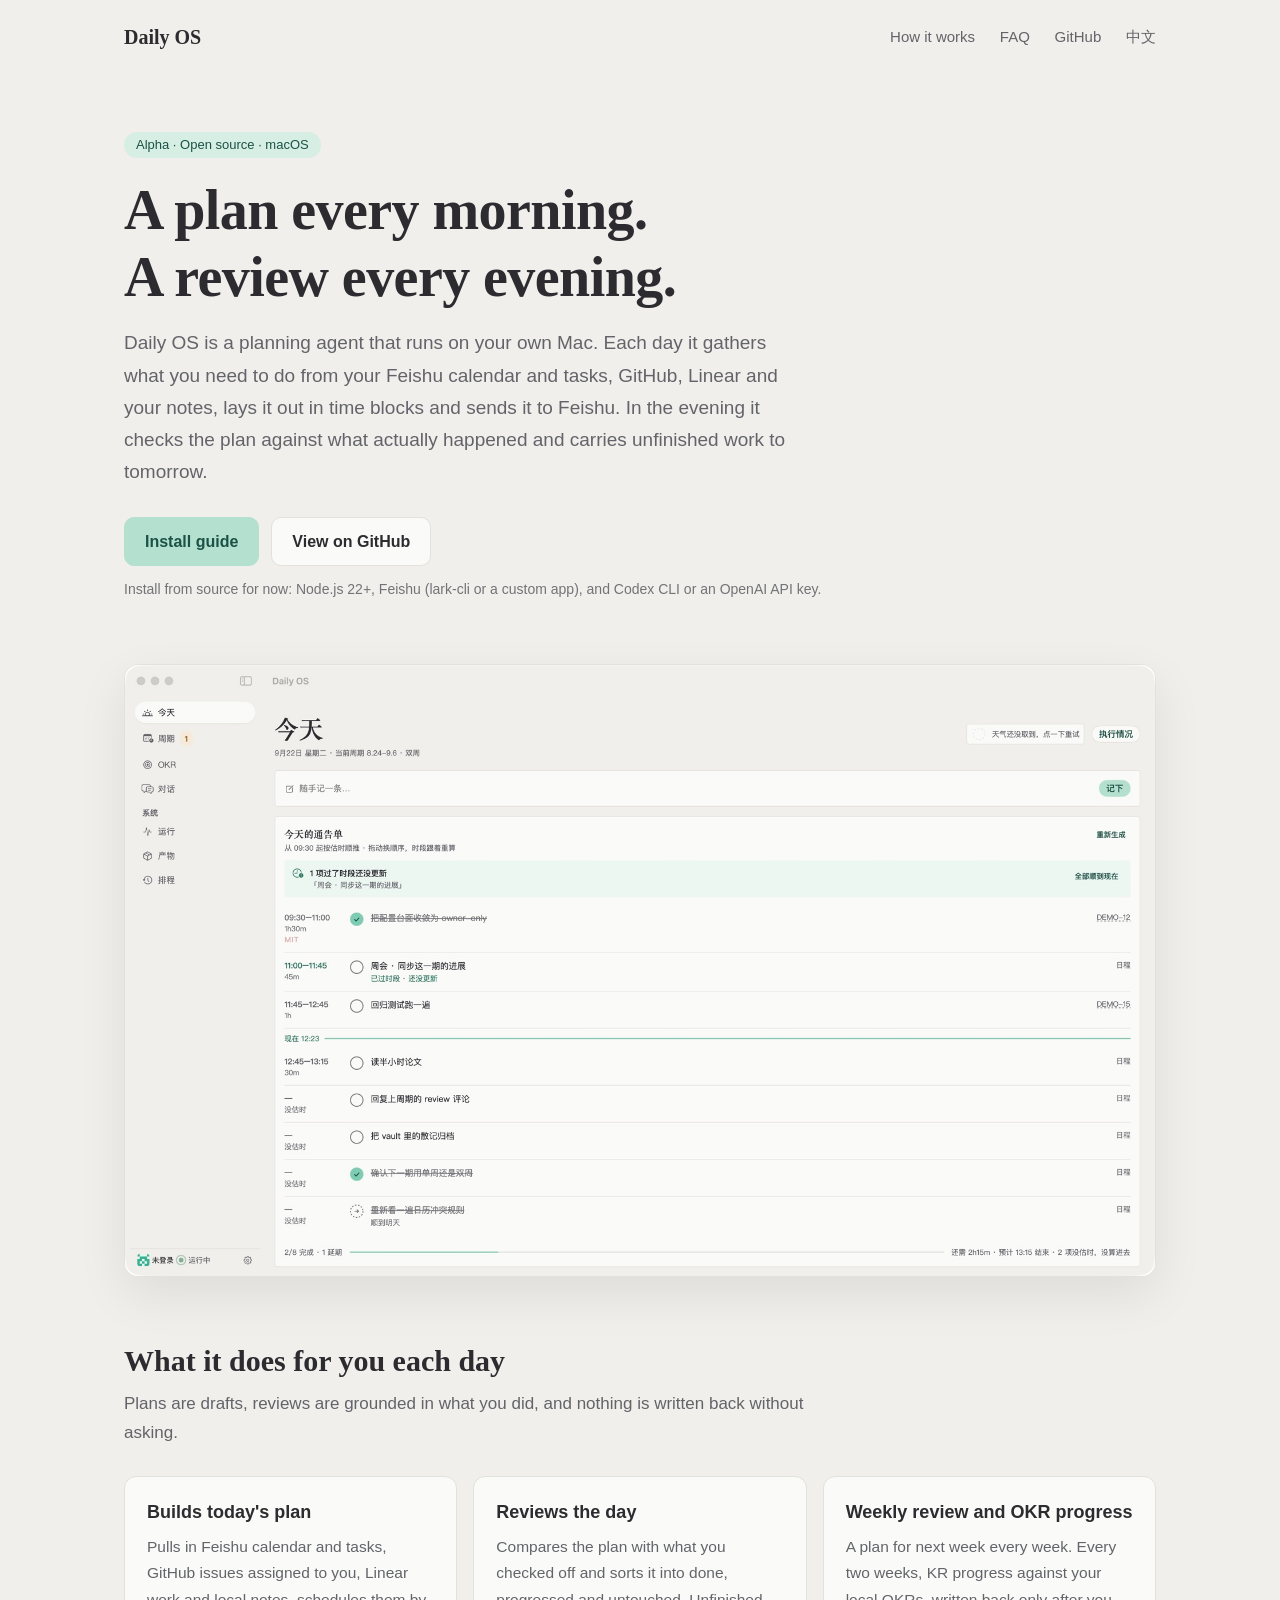
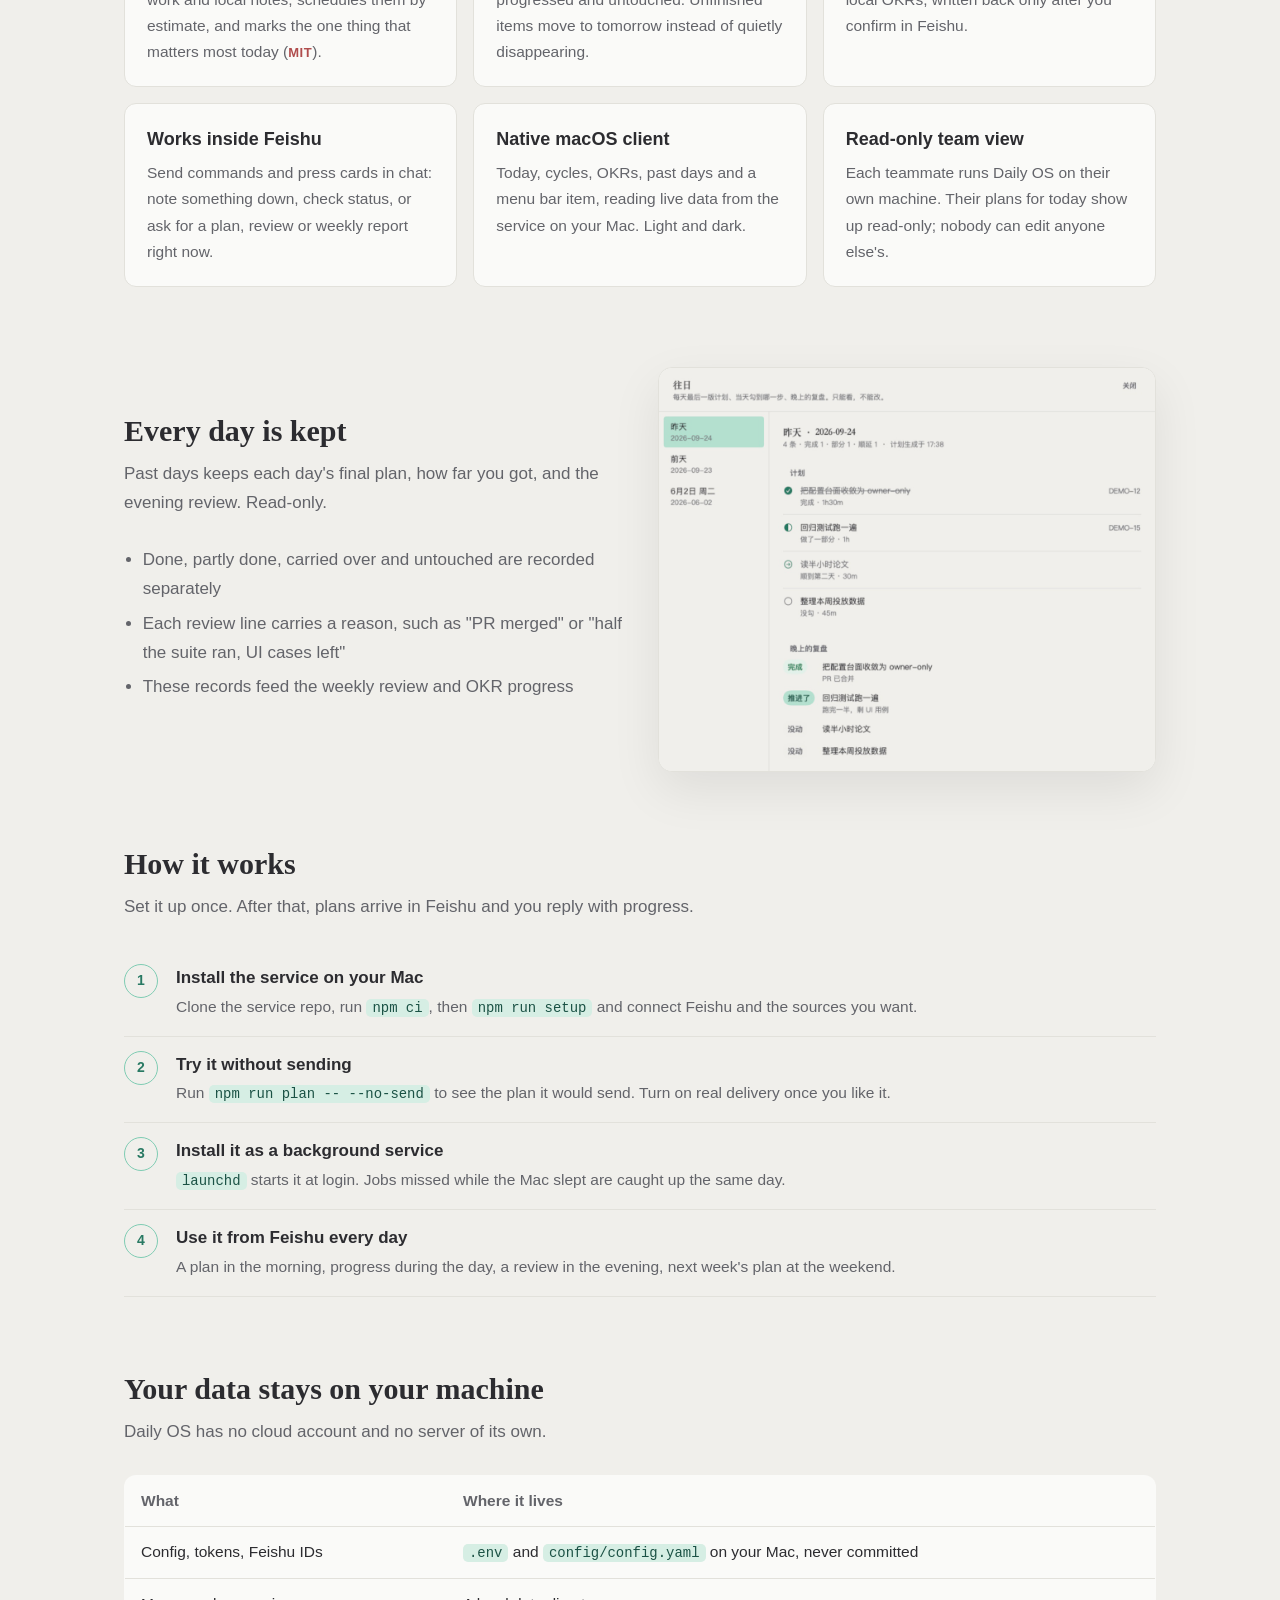
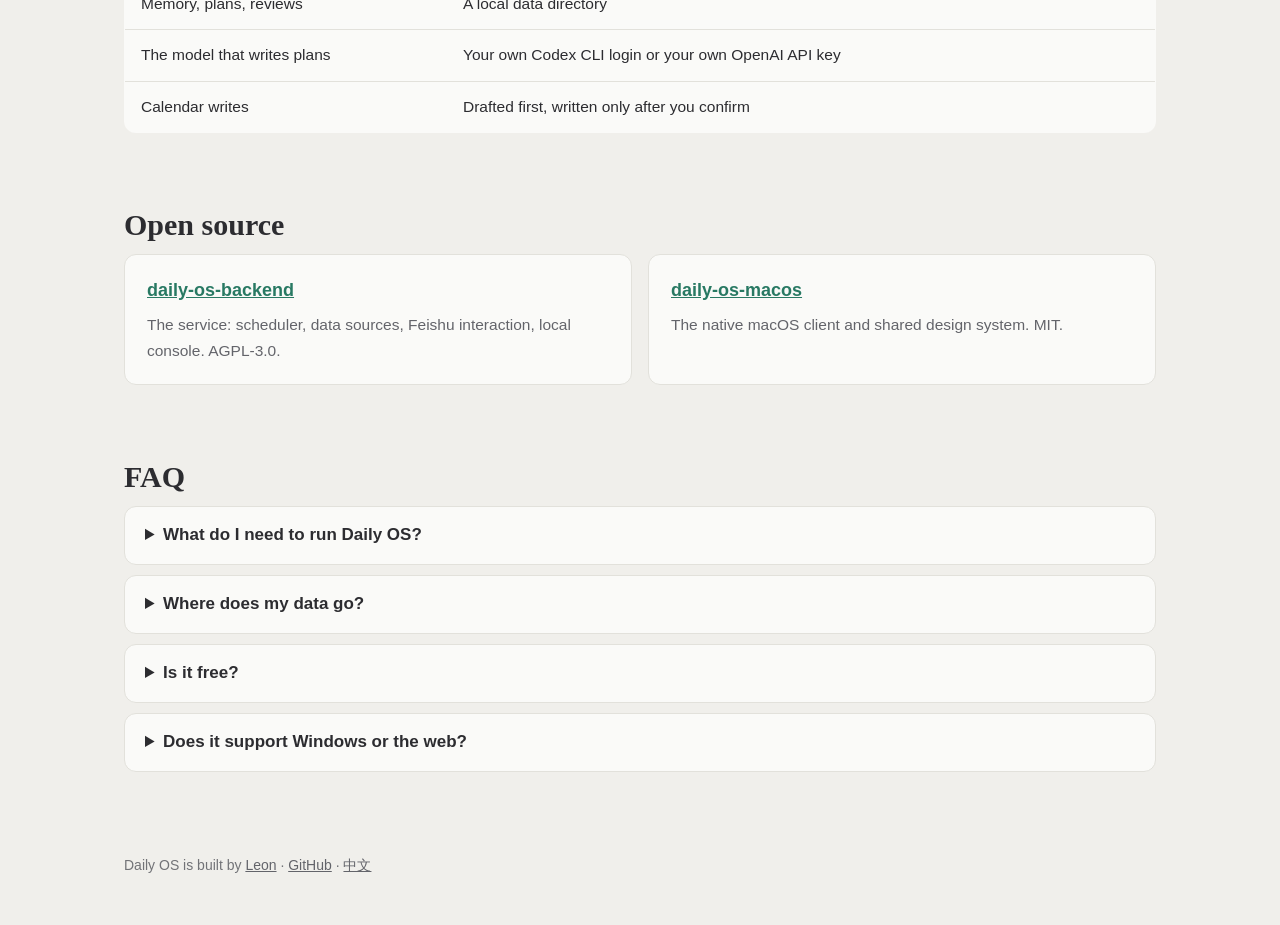
==== en/index.html @ a63854f8 "Turn the repo into the Daily OS website (GitHub Pages) The umbrella README pointed at repos that hav" ====
<!doctype html>
<html lang="en">
<head>
<meta charset="utf-8">
<meta name="viewport" content="width=device-width, initial-scale=1">
<title>Daily OS — a local-first daily planning and review agent for your Mac</title>
<meta name="description" content="Daily OS is a local-first daily planning and review agent. Every morning it builds a time-blocked plan from your Feishu calendar and tasks, GitHub, Linear and notes; every evening it reviews what actually happened and carries unfinished work to tomorrow. It runs on your own Mac. Open source.">
<link rel="canonical" href="https://alexli-77.github.io/daily-os/en/">
<link rel="alternate" hreflang="zh-CN" href="https://alexli-77.github.io/daily-os/">
<link rel="alternate" hreflang="en" href="https://alexli-77.github.io/daily-os/en/">
<link rel="alternate" hreflang="x-default" href="https://alexli-77.github.io/daily-os/">
<link rel="icon" href="../assets/favicon.svg" type="image/svg+xml">
<meta name="theme-color" content="#F0EFEB">

<meta property="og:type" content="website">
<meta property="og:site_name" content="Daily OS">
<meta property="og:locale" content="en_US">
<meta property="og:locale:alternate" content="zh_CN">
<meta property="og:title" content="Daily OS — a daily planning and review agent that runs on your Mac">
<meta property="og:description" content="A plan every morning, a review every evening. Connects Feishu, GitHub and Linear; your data stays on your machine. Open source.">
<meta property="og:url" content="https://alexli-77.github.io/daily-os/en/">
<meta property="og:image" content="https://alexli-77.github.io/daily-os/assets/og.jpg">
<meta property="og:image:width" content="1200">
<meta property="og:image:height" content="630">
<meta name="twitter:card" content="summary_large_image">

<link rel="stylesheet" href="../assets/style.css">

<script type="application/ld+json">
{
  "@context": "https://schema.org",
  "@type": "SoftwareApplication",
  "name": "Daily OS",
  "alternateName": "daily-os",
  "applicationCategory": "ProductivityApplication",
  "operatingSystem": "macOS",
  "description": "A local-first daily planning and review agent that integrates Feishu, GitHub and Linear and runs on the user's own Mac.",
  "url": "https://alexli-77.github.io/daily-os/en/",
  "image": "https://alexli-77.github.io/daily-os/assets/og.jpg",
  "screenshot": "https://alexli-77.github.io/daily-os/assets/today-light.jpg",
  "softwareVersion": "0.2.0",
  "isAccessibleForFree": true,
  "offers": { "@type": "Offer", "price": "0", "priceCurrency": "USD" },
  "codeRepository": "https://github.com/alexli-77/daily-os-backend",
  "author": { "@type": "Person", "name": "Yang (Léon) Li", "url": "https://github.com/alexli-77" },
  "inLanguage": ["en", "zh-CN"]
}
</script>
<script type="application/ld+json">
{
  "@context": "https://schema.org",
  "@type": "FAQPage",
  "mainEntity": [
    { "@type": "Question", "name": "What do I need to run Daily OS?",
      "acceptedAnswer": { "@type": "Answer", "text": "A Mac, Node.js 22 or later, a logged-in Codex CLI (or an OpenAI API key), and either a logged-in lark-cli or a Feishu custom app. Sending commands and pressing cards inside Feishu chat needs the custom app's App ID and App Secret." } },
    { "@type": "Question", "name": "Where does my data go?",
      "acceptedAnswer": { "@type": "Answer", "text": "The service runs on your own Mac. Config, memory and tokens live in git-ignored files on your machine. When it builds a plan, the relevant content goes to the model you configured (Codex CLI or OpenAI API), and the output goes to your own Feishu." } },
    { "@type": "Question", "name": "Is Daily OS free?",
      "acceptedAnswer": { "@type": "Answer", "text": "Yes. The service is open source under AGPL-3.0 and the macOS client under MIT." } },
    { "@type": "Question", "name": "Does it support Windows or the web?",
      "acceptedAnswer": { "@type": "Answer", "text": "macOS only for now. The service ships a local browser console, and an iOS client is in development." } }
  ]
}
</script>
</head>
<body>
<div class="wrap">
  <header class="top">
    <a class="brand" href="./">Daily OS</a>
    <nav>
      <a class="wide" href="#how">How it works</a>
      <a class="wide" href="#faq">FAQ</a>
      <a href="https://github.com/alexli-77/daily-os-backend">GitHub</a>
      <a href="../" hreflang="zh-CN" lang="zh-CN">中文</a>
    </nav>
  </header>

  <main>
    <div class="hero">
      <span class="badge">Alpha · Open source · macOS</span>
      <h1>A plan every morning.<br>A review every evening.</h1>
      <p class="lede">Daily OS is a planning agent that runs on your own Mac. Each day it gathers what you need to do from your Feishu calendar and tasks, GitHub, Linear and your notes, lays it out in time blocks and sends it to Feishu. In the evening it checks the plan against what actually happened and carries unfinished work to tomorrow.</p>
      <div class="cta">
        <a class="btn primary" href="https://github.com/alexli-77/daily-os-backend#quick-start">Install guide</a>
        <a class="btn" href="https://github.com/alexli-77/daily-os-backend">View on GitHub</a>
      </div>
      <p class="note">Install from source for now: Node.js 22+, Feishu (lark-cli or a custom app), and Codex CLI or an OpenAI API key.</p>
    </div>

    <figure class="shot">
      <img src="../assets/today-light.jpg" width="1800" height="1069" alt="The Today screen of the Daily OS macOS client: a time-blocked plan with finished items struck through, overdue blocks flagged, and unfinished items carried to tomorrow" fetchpriority="high">
    </figure>

    <section id="what">
      <h2>What it does for you each day</h2>
      <p class="sub">Plans are drafts, reviews are grounded in what you did, and nothing is written back without asking.</p>
      <div class="grid">
        <div class="card">
          <h3>Builds today's plan</h3>
          <p>Pulls in Feishu calendar and tasks, GitHub issues assigned to you, Linear work and local notes, schedules them by estimate, and marks the one thing that matters most today (<span class="mit">MIT</span>).</p>
        </div>
        <div class="card">
          <h3>Reviews the day</h3>
          <p>Compares the plan with what you checked off and sorts it into done, progressed and untouched. Unfinished items move to tomorrow instead of quietly disappearing.</p>
        </div>
        <div class="card">
          <h3>Weekly review and OKR progress</h3>
          <p>A plan for next week every week. Every two weeks, KR progress against your local OKRs, written back only after you confirm in Feishu.</p>
        </div>
        <div class="card">
          <h3>Works inside Feishu</h3>
          <p>Send commands and press cards in chat: note something down, check status, or ask for a plan, review or weekly report right now.</p>
        </div>
        <div class="card">
          <h3>Native macOS client</h3>
          <p>Today, cycles, OKRs, past days and a menu bar item, reading live data from the service on your Mac. Light and dark.</p>
        </div>
        <div class="card">
          <h3>Read-only team view</h3>
          <p>Each teammate runs Daily OS on their own machine. Their plans for today show up read-only; nobody can edit anyone else's.</p>
        </div>
      </div>
    </section>

    <section id="past">
      <div class="split">
        <div>
          <h2>Every day is kept</h2>
          <p class="sub">Past days keeps each day's final plan, how far you got, and the evening review. Read-only.</p>
          <ul>
            <li>Done, partly done, carried over and untouched are recorded separately</li>
            <li>Each review line carries a reason, such as "PR merged" or "half the suite ran, UI cases left"</li>
            <li>These records feed the weekly review and OKR progress</li>
          </ul>
        </div>
        <figure class="shot">
          <img src="../assets/past-days-light.jpg" width="1200" height="976" alt="The Past days screen of Daily OS: yesterday's plan with each item marked done, partly done, carried over or unchecked, followed by the evening review" loading="lazy">
        </figure>
      </div>
    </section>

    <section id="how">
      <h2>How it works</h2>
      <p class="sub">Set it up once. After that, plans arrive in Feishu and you reply with progress.</p>
      <ol class="flow">
        <li><b>Install the service on your Mac</b><span>Clone the service repo, run <code>npm ci</code>, then <code>npm run setup</code> and connect Feishu and the sources you want.</span></li>
        <li><b>Try it without sending</b><span>Run <code>npm run plan -- --no-send</code> to see the plan it would send. Turn on real delivery once you like it.</span></li>
        <li><b>Install it as a background service</b><span><code>launchd</code> starts it at login. Jobs missed while the Mac slept are caught up the same day.</span></li>
        <li><b>Use it from Feishu every day</b><span>A plan in the morning, progress during the day, a review in the evening, next week's plan at the weekend.</span></li>
      </ol>
    </section>

    <section id="privacy">
      <h2>Your data stays on your machine</h2>
      <p class="sub">Daily OS has no cloud account and no server of its own.</p>
      <table>
        <tr><th>What</th><th>Where it lives</th></tr>
        <tr><td>Config, tokens, Feishu IDs</td><td><code>.env</code> and <code>config/config.yaml</code> on your Mac, never committed</td></tr>
        <tr><td>Memory, plans, reviews</td><td>A local data directory</td></tr>
        <tr><td>The model that writes plans</td><td>Your own Codex CLI login or your own OpenAI API key</td></tr>
        <tr><td>Calendar writes</td><td>Drafted first, written only after you confirm</td></tr>
      </table>
    </section>

    <section id="open-source">
      <h2>Open source</h2>
      <div class="grid">
        <div class="card">
          <h3><a href="https://github.com/alexli-77/daily-os-backend">daily-os-backend</a></h3>
          <p>The service: scheduler, data sources, Feishu interaction, local console. AGPL-3.0.</p>
        </div>
        <div class="card">
          <h3><a href="https://github.com/alexli-77/daily-os-macos">daily-os-macos</a></h3>
          <p>The native macOS client and shared design system. MIT.</p>
        </div>
      </div>
    </section>

    <section id="faq">
      <h2>FAQ</h2>
      <details>
        <summary>What do I need to run Daily OS?</summary>
        <p>A Mac, Node.js 22 or later, a logged-in Codex CLI (or an OpenAI API key), and either a logged-in lark-cli or a Feishu custom app. Sending commands and pressing cards inside Feishu chat needs the custom app's App ID and App Secret.</p>
      </details>
      <details>
        <summary>Where does my data go?</summary>
        <p>The service runs on your own Mac. Config, memory and tokens live in git-ignored files on your machine. When it builds a plan, the relevant content goes to the model you configured (Codex CLI or OpenAI API), and the output goes to your own Feishu.</p>
      </details>
      <details>
        <summary>Is it free?</summary>
        <p>Yes. The service is open source under AGPL-3.0 and the macOS client under MIT.</p>
      </details>
      <details>
        <summary>Does it support Windows or the web?</summary>
        <p>macOS only for now. The service ships a local browser console, and an iOS client is in development.</p>
      </details>
    </section>
  </main>

  <footer>
    Daily OS is built by <a href="https://github.com/alexli-77">Leon</a> ·
    <a href="https://github.com/alexli-77/daily-os-backend">GitHub</a> ·
    <a href="../" hreflang="zh-CN" lang="zh-CN">中文</a>
  </footer>
</div>
</body>
</html>
---- assets/style.css ----
/* Tokens follow daily-os-macos/DESIGN.md so the page looks like the app. */
:root {
  --paper: #F0EFEB;
  --page: #FAFAF8;
  --rule: #E2E1DB;
  --ink: #2C2C30;
  --ink2: #63646A;
  --ink3: #727377;
  --mint100: #D6EEE4;
  --mint200: #B4E0D0;
  --mint400: #7FCCB3;
  --mint600: #287963;
  --mint800: #1B5245;
  --q1: #B04D4D;
  --serif: "Songti SC", "Noto Serif SC", "Source Han Serif SC", Georgia, serif;
  --sans: -apple-system, BlinkMacSystemFont, "PingFang SC", "Hiragino Sans GB", "Microsoft YaHei", "Helvetica Neue", Arial, sans-serif;
}
@media (prefers-color-scheme: dark) {
  :root {
    --paper: #17191A;
    --page: #1F2223;
    --rule: #2F3335;
    --ink: #E8EAEA;
    --ink2: #AEB2B4;
    --ink3: #83898C;
    --mint100: #22352F;
    --mint200: #2B4A40;
    --mint400: #4CA48A;
    --mint600: #86D2BC;
    --mint800: #C9EEE1;
    --q1: #E98383;
  }
}

* { box-sizing: border-box; }
html { -webkit-text-size-adjust: 100%; }
body {
  margin: 0;
  background: var(--paper);
  color: var(--ink);
  font: 17px/1.7 var(--sans);
}
a { color: var(--mint600); }
a:hover { color: var(--mint800); }
img { max-width: 100%; height: auto; display: block; }

.wrap { max-width: 1080px; margin: 0 auto; padding: 0 24px; }

header.top {
  display: flex; align-items: center; justify-content: space-between;
  padding: 20px 0;
}
.brand { font-family: var(--serif); font-size: 20px; font-weight: 700; color: var(--ink); text-decoration: none; }
.brand { white-space: nowrap; }
@media (max-width: 560px) { .top nav a.wide { display: none; } }
.top nav a { color: var(--ink2); text-decoration: none; margin-left: 20px; font-size: 15px; }
.top nav a:hover { color: var(--ink); }

.hero { padding: 56px 0 40px; }
.badge {
  display: inline-block; font-size: 13px; color: var(--mint800);
  background: var(--mint100); border-radius: 999px; padding: 2px 12px;
}
h1 {
  font-family: var(--serif); font-weight: 700;
  font-size: clamp(34px, 5.4vw, 56px); line-height: 1.2;
  margin: 18px 0 16px; letter-spacing: -0.01em;
}
.lede { font-size: 19px; color: var(--ink2); max-width: 680px; margin: 0 0 28px; }
.cta { display: flex; flex-wrap: wrap; gap: 12px; }
.btn {
  display: inline-block; padding: 10px 20px; border-radius: 10px;
  font-weight: 600; font-size: 16px; text-decoration: none;
  border: 1px solid var(--rule); color: var(--ink); background: var(--page);
}
.btn.primary { background: var(--mint200); border-color: var(--mint200); color: var(--mint800); }
.btn:hover { border-color: var(--mint400); color: var(--ink); }
.note { font-size: 14px; color: var(--ink3); margin-top: 12px; }

.shot {
  margin: 8px 0 0; border: 1px solid var(--rule); border-radius: 14px;
  overflow: hidden; background: var(--page);
  box-shadow: 0 18px 50px rgba(0, 0, 0, 0.08);
}

section { padding: 64px 0 8px; }
h2 { font-family: var(--serif); font-size: 30px; line-height: 1.3; margin: 0 0 10px; }
.sub { color: var(--ink2); margin: 0 0 28px; max-width: 680px; }

.grid { display: grid; grid-template-columns: repeat(auto-fit, minmax(280px, 1fr)); gap: 16px; }
.card {
  background: var(--page); border: 1px solid var(--rule); border-radius: 12px;
  padding: 20px 22px;
}
.card h3 { font-size: 18px; margin: 0 0 6px; }
.card p { margin: 0; color: var(--ink2); font-size: 15.5px; }
.card .mit { color: var(--q1); font-size: 13px; font-weight: 600; letter-spacing: 0.04em; }

.split { display: grid; grid-template-columns: 1fr 1fr; gap: 36px; align-items: center; }
@media (max-width: 820px) { .split { grid-template-columns: 1fr; } }
.split ul { padding-left: 1.1em; color: var(--ink2); }
.split li { margin: 6px 0; }

.flow { counter-reset: step; list-style: none; padding: 0; margin: 0; }
.flow li {
  counter-increment: step; position: relative; padding: 14px 0 14px 52px;
  border-bottom: 1px solid var(--rule);
}
.flow li::before {
  content: counter(step); position: absolute; left: 0; top: 14px;
  width: 32px; height: 32px; border-radius: 50%;
  border: 1.5px solid var(--mint400); color: var(--mint600);
  display: grid; place-items: center; font-size: 14px; font-weight: 600;
}
.flow b { display: block; }
.flow span { color: var(--ink2); font-size: 15.5px; }

table { width: 100%; border-collapse: collapse; background: var(--page); border: 1px solid var(--rule); border-radius: 12px; overflow: hidden; }
th, td { text-align: left; padding: 12px 16px; border-bottom: 1px solid var(--rule); font-size: 15.5px; vertical-align: top; }
th { color: var(--ink2); font-weight: 600; }
tr:last-child td { border-bottom: 0; }

details { background: var(--page); border: 1px solid var(--rule); border-radius: 12px; padding: 14px 20px; margin-bottom: 10px; }
summary { cursor: pointer; font-weight: 600; }
details p { color: var(--ink2); margin: 10px 0 0; }

footer { padding: 64px 0 48px; color: var(--ink3); font-size: 14px; }
footer a { color: var(--ink2); }

code { font-family: ui-monospace, SFMono-Regular, Menlo, monospace; font-size: 0.9em; background: var(--mint100); color: var(--mint800); padding: 1px 6px; border-radius: 5px; }
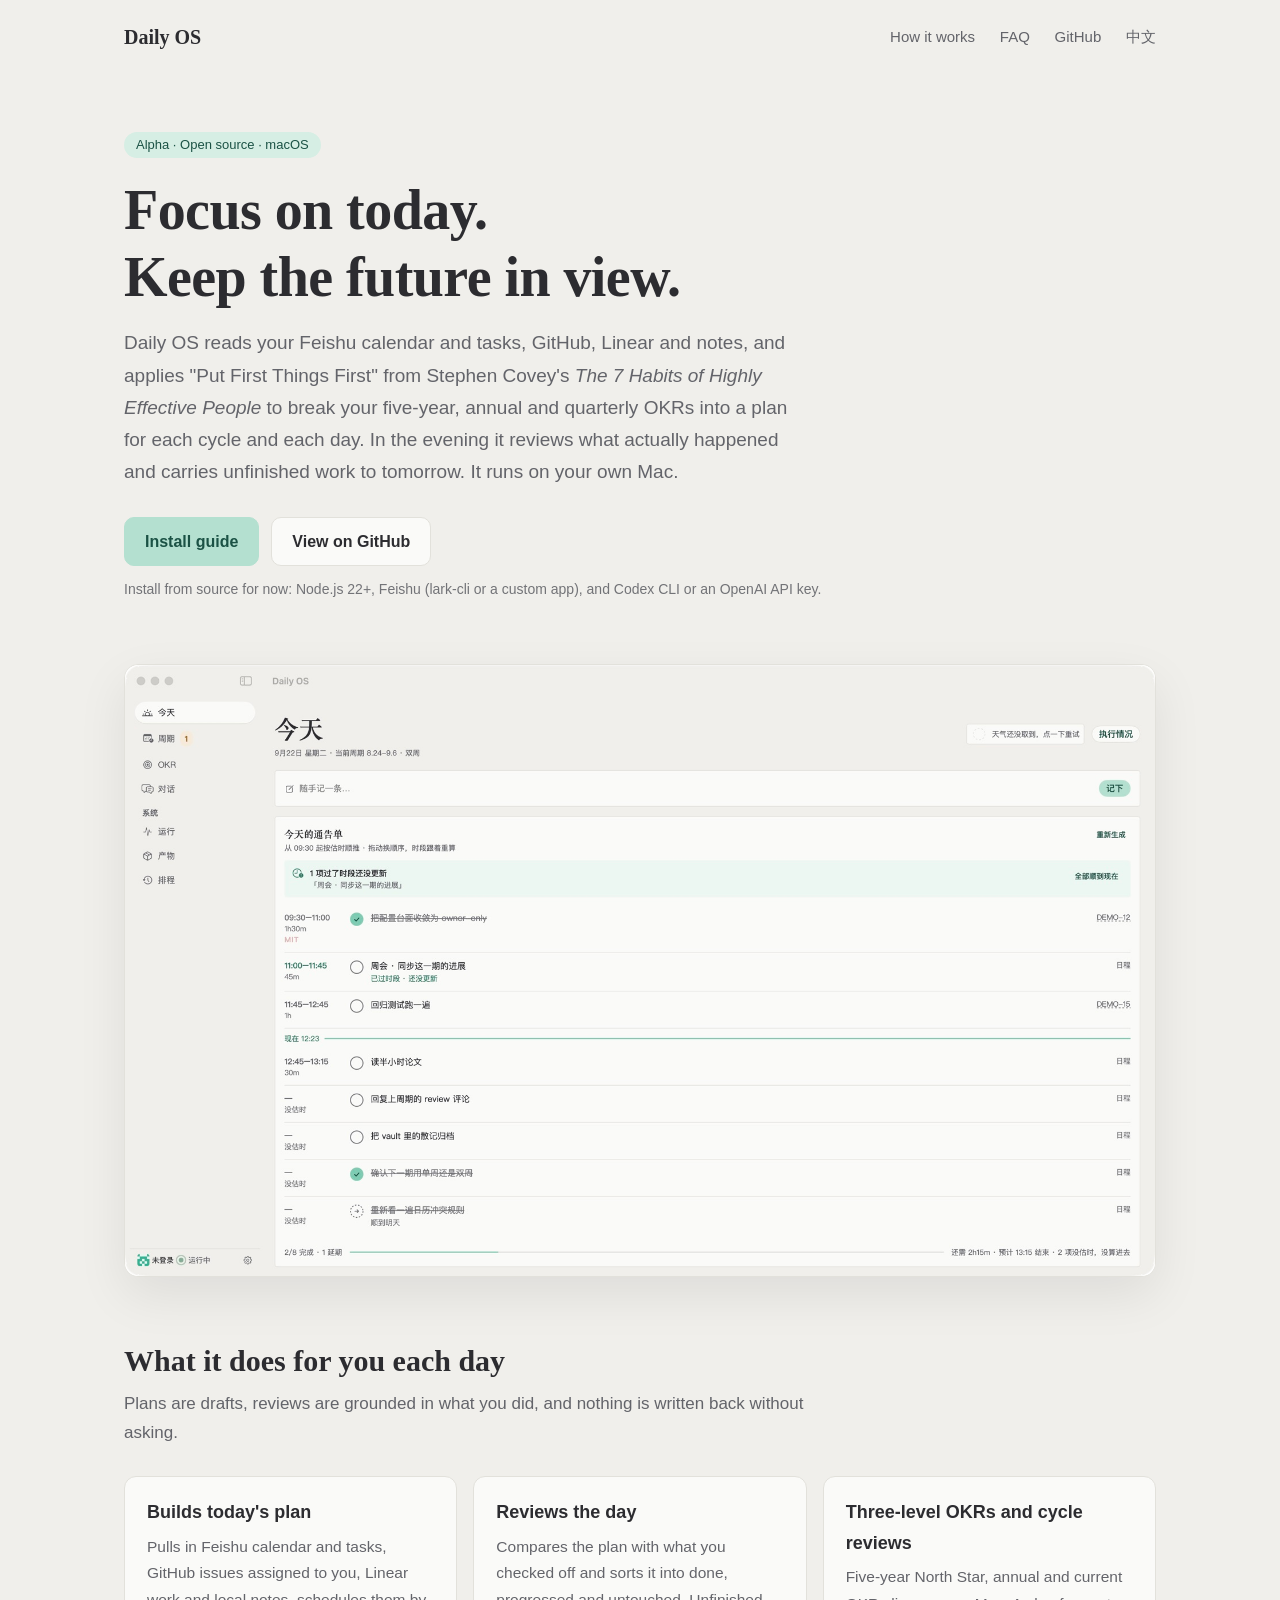
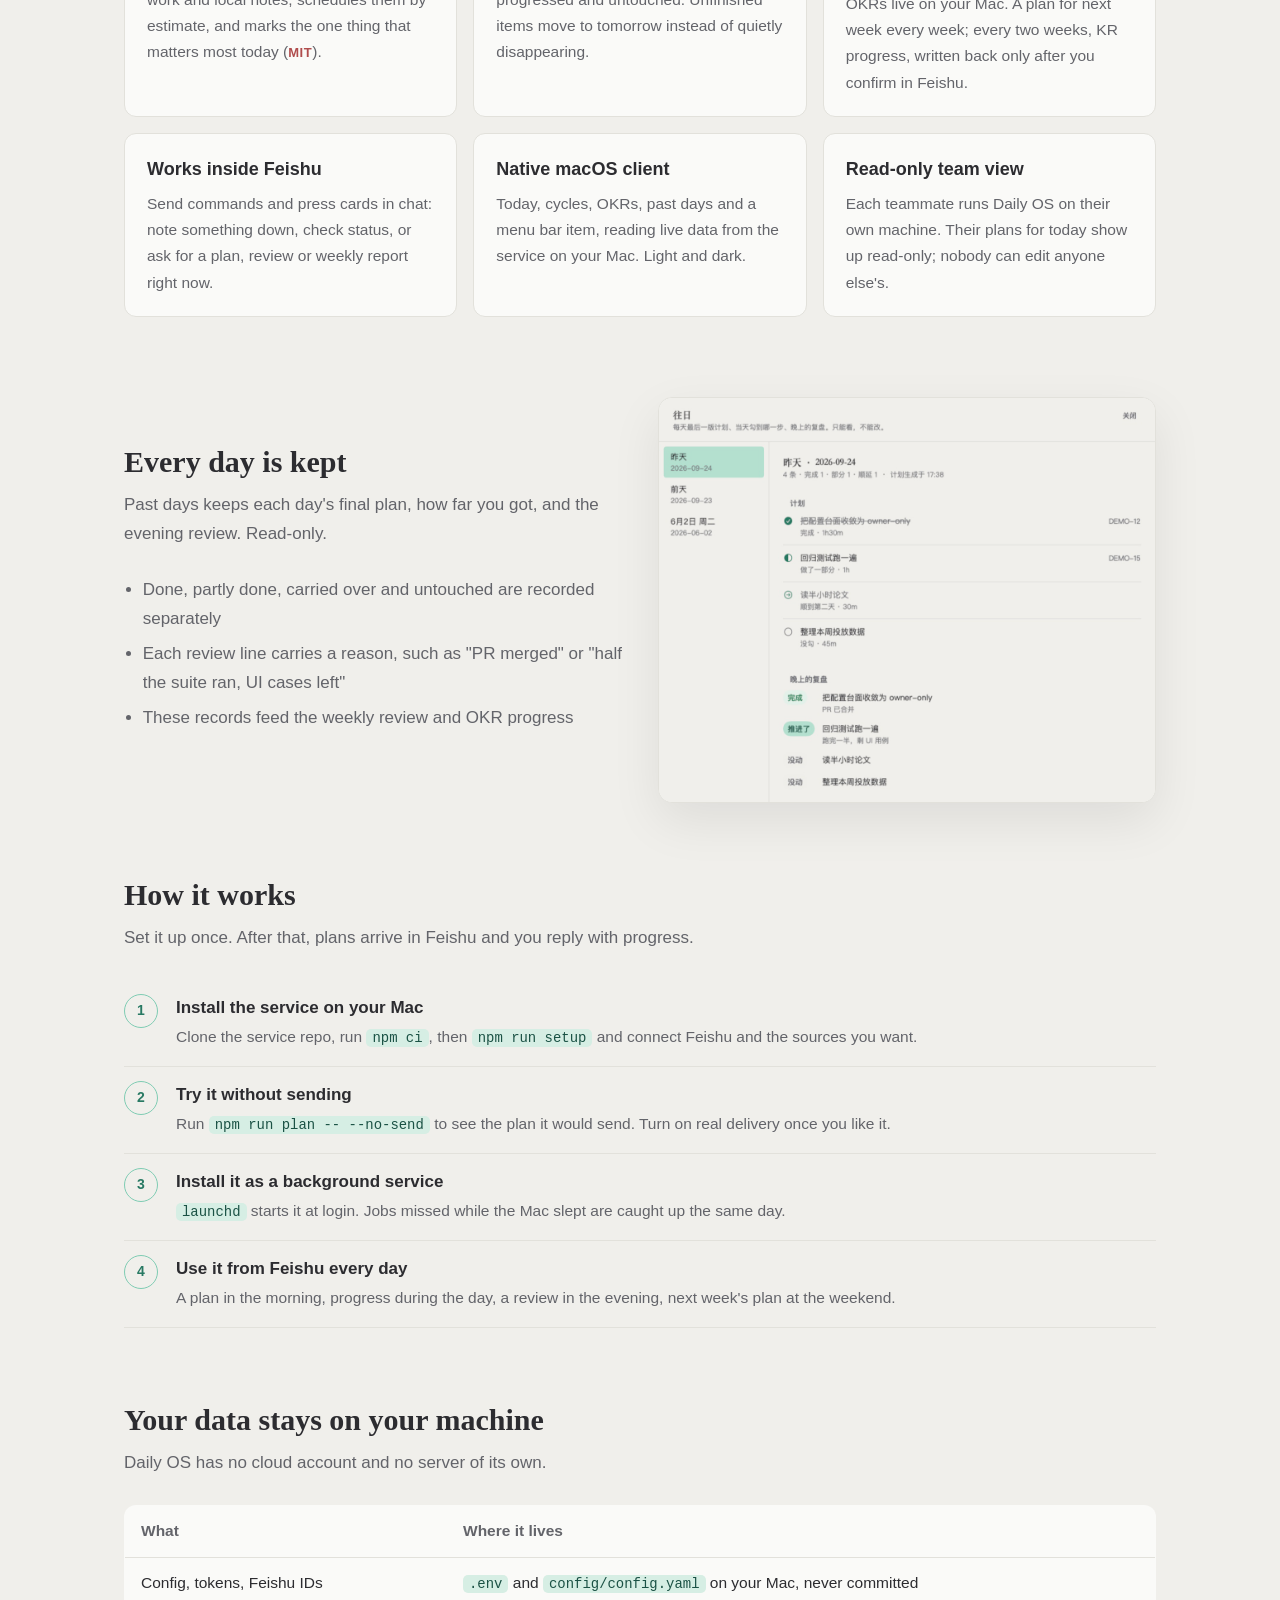
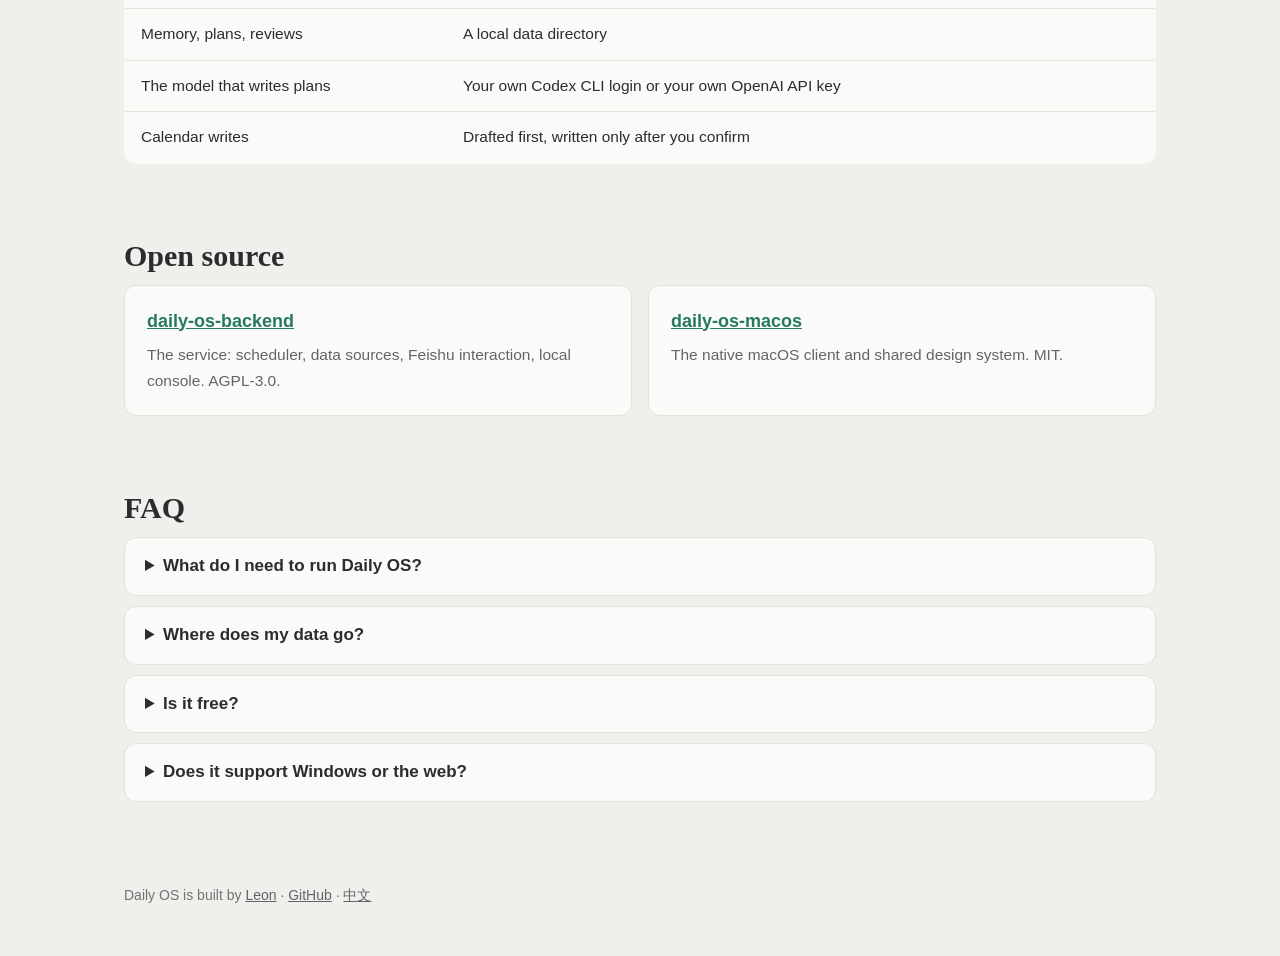
==== commit 3a17cbf4: "Reframe the site around three-level OKRs and Put First Things First New headline 立足当下，着眼未来 / Focus o" ====
--- a/en/index.html
+++ b/en/index.html
@@ -3,8 +3,8 @@
 <head>
 <meta charset="utf-8">
 <meta name="viewport" content="width=device-width, initial-scale=1">
-<title>Daily OS — a local-first daily planning and review agent for your Mac</title>
-<meta name="description" content="Daily OS is a local-first daily planning and review agent. Every morning it builds a time-blocked plan from your Feishu calendar and tasks, GitHub, Linear and notes; every evening it reviews what actually happened and carries unfinished work to tomorrow. It runs on your own Mac. Open source.">
+<title>Daily OS — a personal planning agent from five-year OKRs to today's plan (macOS)</title>
+<meta name="description" content="Daily OS is a personal planning agent that runs on your own Mac. Using Put First Things First from The 7 Habits of Highly Effective People, it breaks five-year, annual and quarterly OKRs into plans for each cycle and each day, drawing on Feishu, GitHub, Linear and your notes, and reviews each evening. Your data stays local. Open source.">
 <link rel="canonical" href="https://alexli-77.github.io/daily-os/en/">
 <link rel="alternate" hreflang="zh-CN" href="https://alexli-77.github.io/daily-os/">
 <link rel="alternate" hreflang="en" href="https://alexli-77.github.io/daily-os/en/">
@@ -16,8 +16,8 @@
 <meta property="og:site_name" content="Daily OS">
 <meta property="og:locale" content="en_US">
 <meta property="og:locale:alternate" content="zh_CN">
-<meta property="og:title" content="Daily OS — a daily planning and review agent that runs on your Mac">
-<meta property="og:description" content="A plan every morning, a review every evening. Connects Feishu, GitHub and Linear; your data stays on your machine. Open source.">
+<meta property="og:title" content="Daily OS — Focus on today. Keep the future in view.">
+<meta property="og:description" content="Break five-year, annual and quarterly OKRs into plans for each cycle and each day. First things first; your data stays on your machine. Open source.">
 <meta property="og:url" content="https://alexli-77.github.io/daily-os/en/">
 <meta property="og:image" content="https://alexli-77.github.io/daily-os/assets/og.jpg">
 <meta property="og:image:width" content="1200">
@@ -34,7 +34,7 @@
   "alternateName": "daily-os",
   "applicationCategory": "ProductivityApplication",
   "operatingSystem": "macOS",
-  "description": "A local-first daily planning and review agent that integrates Feishu, GitHub and Linear and runs on the user's own Mac.",
+  "description": "A local-first personal planning agent that applies Put First Things First from The 7 Habits of Highly Effective People to break five-year, annual and quarterly OKRs into cycle and daily plans. Integrates Feishu, GitHub and Linear and runs on the user's own Mac.",
   "url": "https://alexli-77.github.io/daily-os/en/",
   "image": "https://alexli-77.github.io/daily-os/assets/og.jpg",
   "screenshot": "https://alexli-77.github.io/daily-os/assets/today-light.jpg",
@@ -78,8 +78,8 @@
   <main>
     <div class="hero">
       <span class="badge">Alpha · Open source · macOS</span>
-      <h1>A plan every morning.<br>A review every evening.</h1>
-      <p class="lede">Daily OS is a planning agent that runs on your own Mac. Each day it gathers what you need to do from your Feishu calendar and tasks, GitHub, Linear and your notes, lays it out in time blocks and sends it to Feishu. In the evening it checks the plan against what actually happened and carries unfinished work to tomorrow.</p>
+      <h1>Focus on today.<br>Keep the future in view.</h1>
+      <p class="lede">Daily OS reads your Feishu calendar and tasks, GitHub, Linear and notes, and applies "Put First Things First" from Stephen Covey's <cite>The 7 Habits of Highly Effective People</cite> to break your five-year, annual and quarterly OKRs into a plan for each cycle and each day. In the evening it reviews what actually happened and carries unfinished work to tomorrow. It runs on your own Mac.</p>
       <div class="cta">
         <a class="btn primary" href="https://github.com/alexli-77/daily-os-backend#quick-start">Install guide</a>
         <a class="btn" href="https://github.com/alexli-77/daily-os-backend">View on GitHub</a>
@@ -104,8 +104,8 @@
           <p>Compares the plan with what you checked off and sorts it into done, progressed and untouched. Unfinished items move to tomorrow instead of quietly disappearing.</p>
         </div>
         <div class="card">
-          <h3>Weekly review and OKR progress</h3>
-          <p>A plan for next week every week. Every two weeks, KR progress against your local OKRs, written back only after you confirm in Feishu.</p>
+          <h3>Three-level OKRs and cycle reviews</h3>
+          <p>Five-year North Star, annual and current OKRs live on your Mac. A plan for next week every week; every two weeks, KR progress, written back only after you confirm in Feishu.</p>
         </div>
         <div class="card">
           <h3>Works inside Feishu</h3>
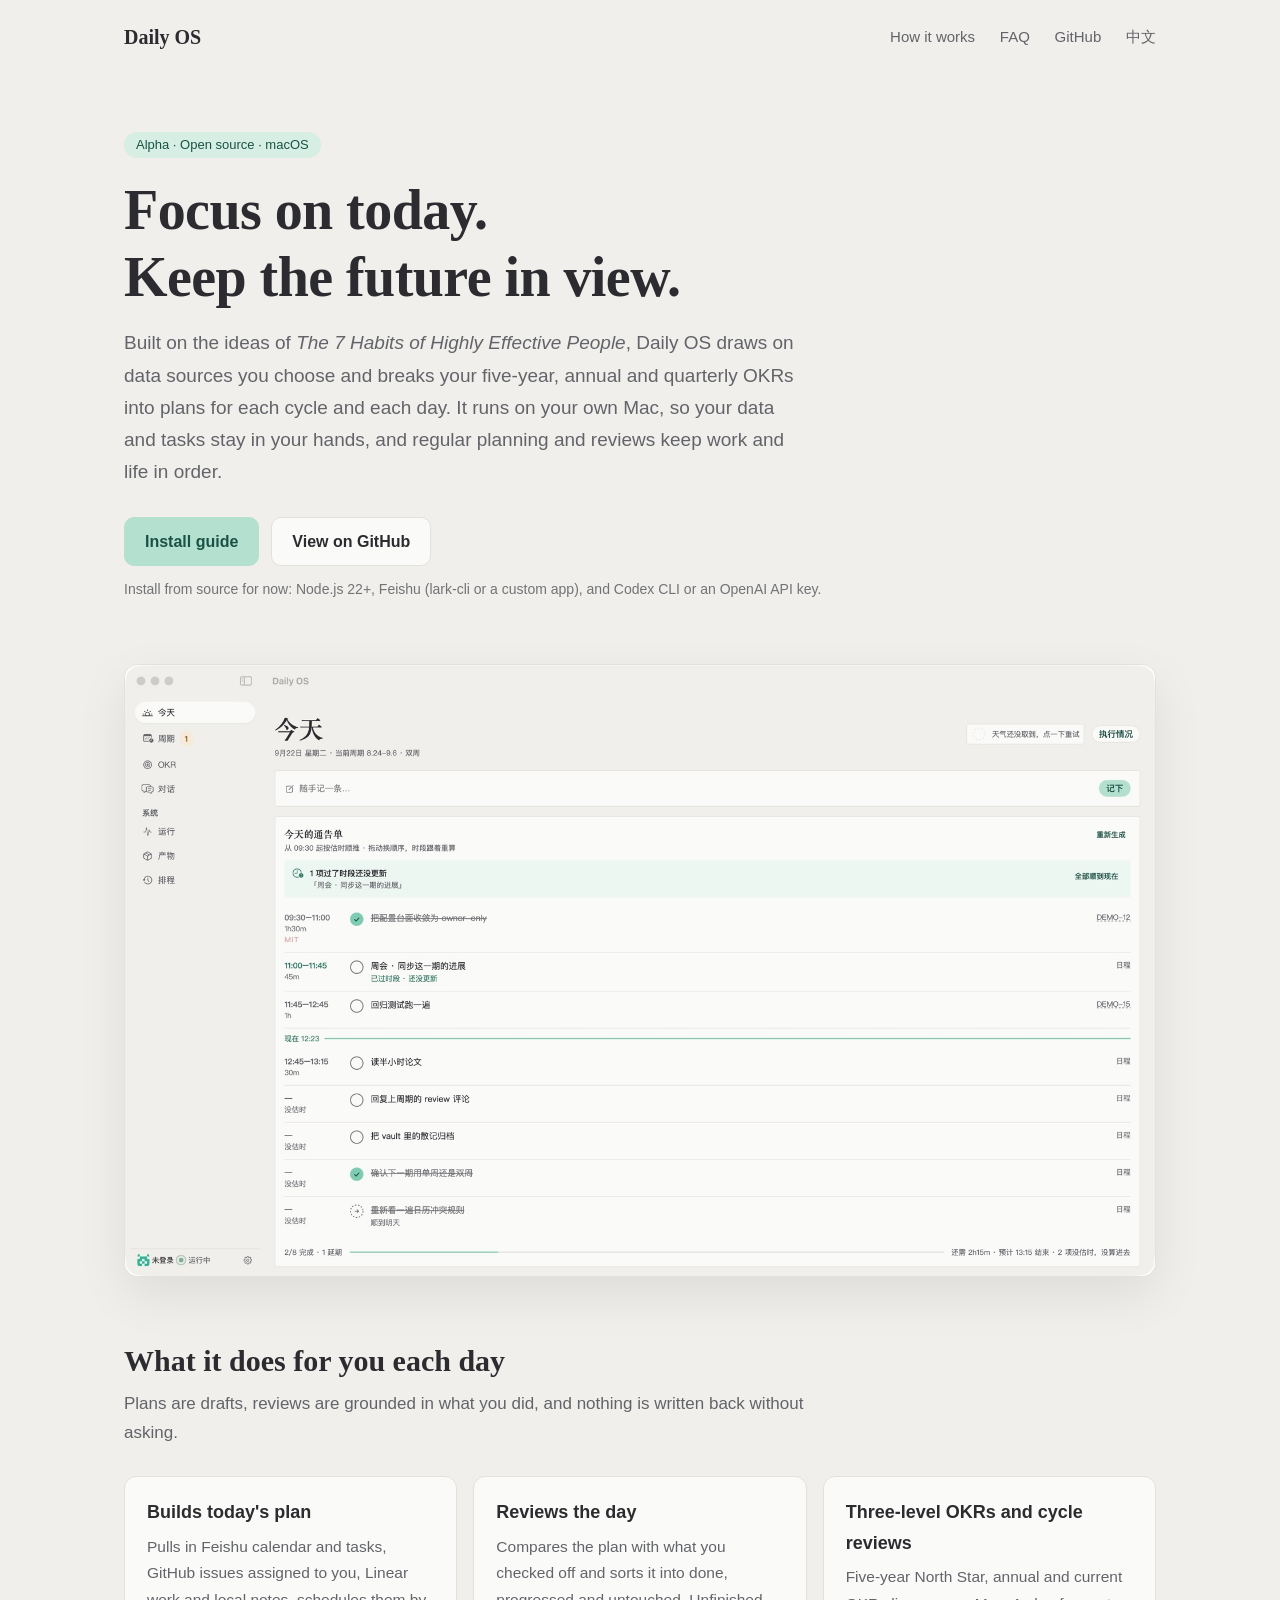
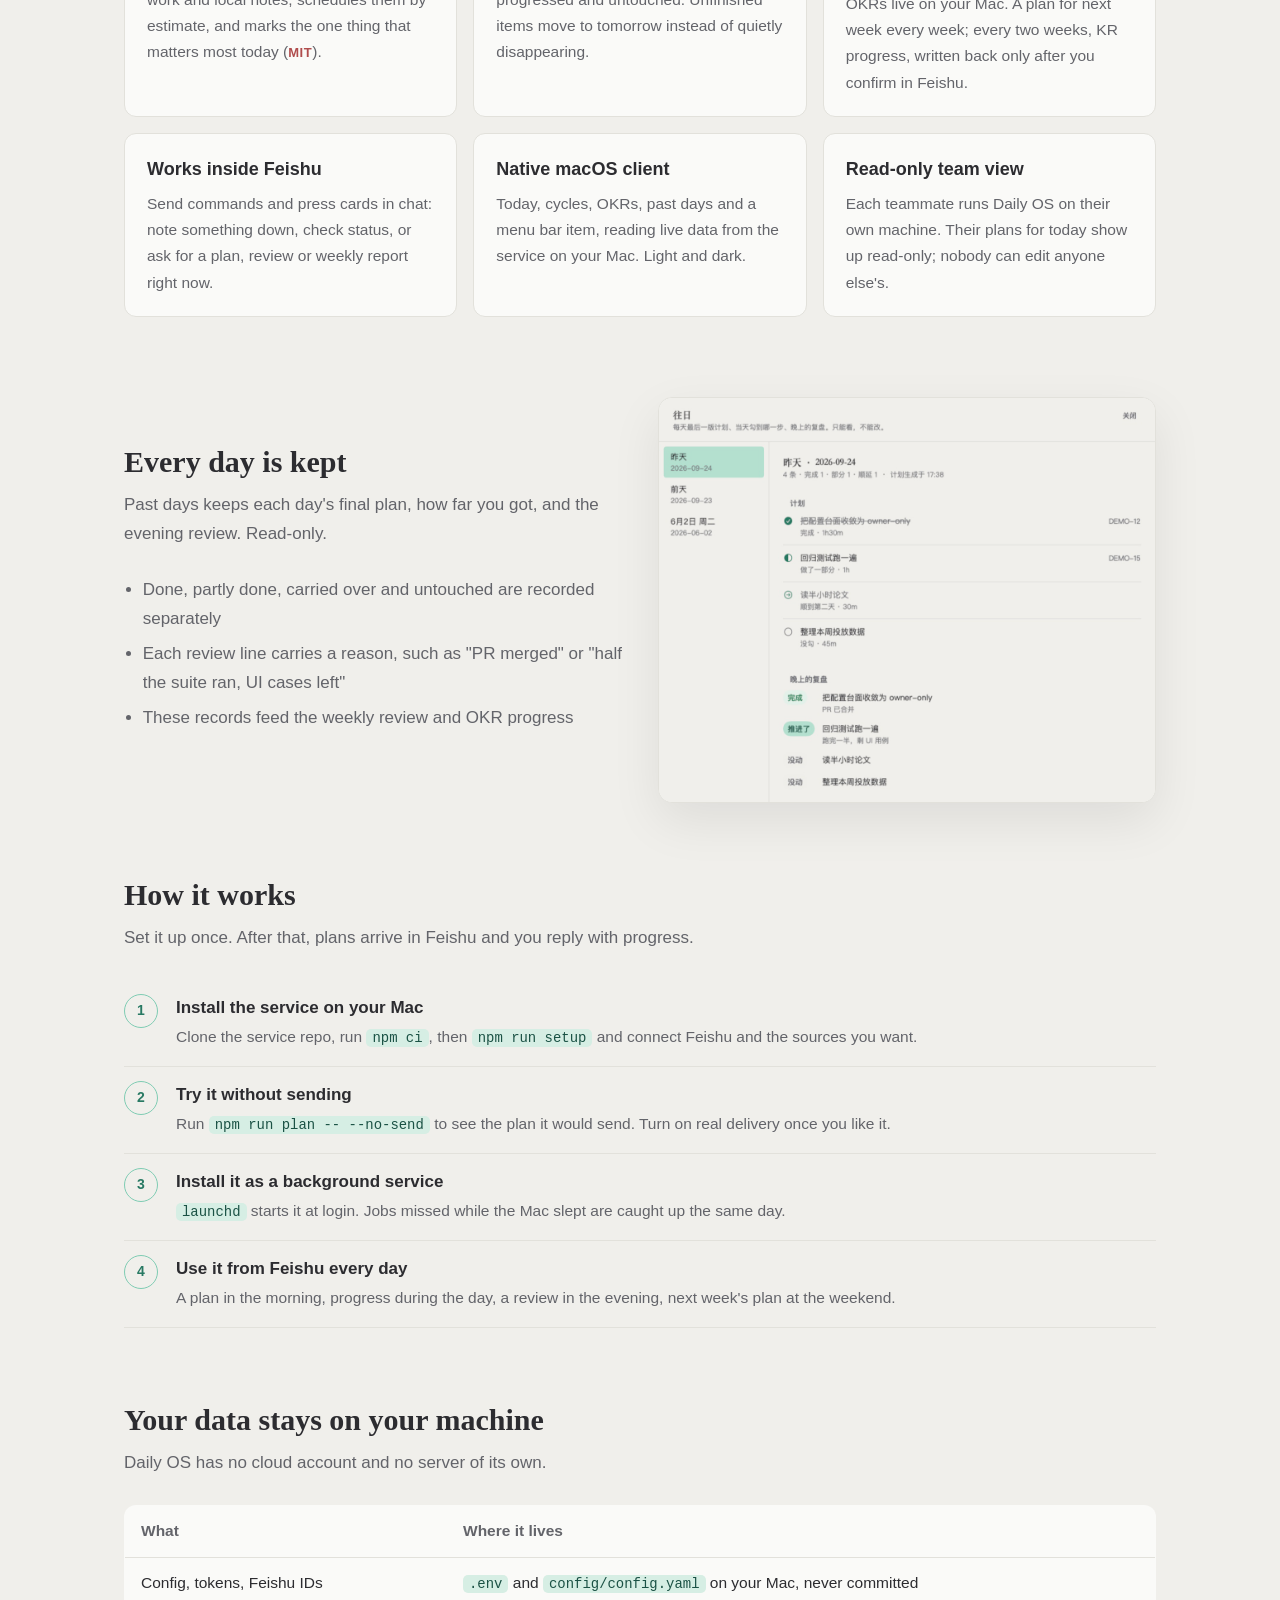
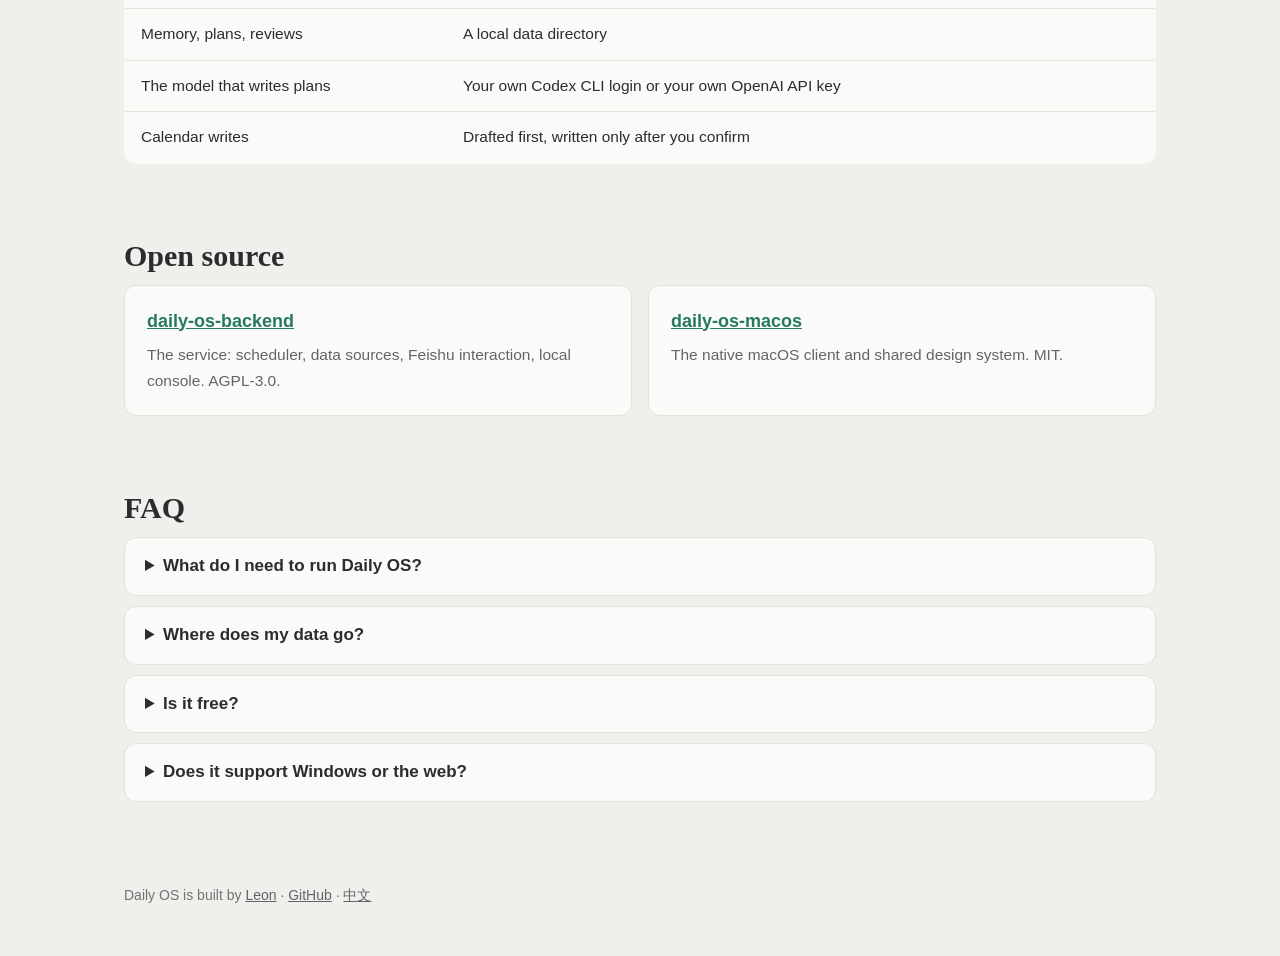
==== commit 8b384f26: "Shorten the hero subtitle Co-Authored-By: Claude Opus 5.5 <noreply@anthropic.com>" ====
--- a/en/index.html
+++ b/en/index.html
@@ -79,7 +79,7 @@
     <div class="hero">
       <span class="badge">Alpha · Open source · macOS</span>
       <h1>Focus on today.<br>Keep the future in view.</h1>
-      <p class="lede">Daily OS reads your Feishu calendar and tasks, GitHub, Linear and notes, and applies "Put First Things First" from Stephen Covey's <cite>The 7 Habits of Highly Effective People</cite> to break your five-year, annual and quarterly OKRs into a plan for each cycle and each day. In the evening it reviews what actually happened and carries unfinished work to tomorrow. It runs on your own Mac.</p>
+      <p class="lede">Built on the ideas of <cite>The 7 Habits of Highly Effective People</cite>, Daily OS draws on data sources you choose and breaks your five-year, annual and quarterly OKRs into plans for each cycle and each day. It runs on your own Mac, so your data and tasks stay in your hands, and regular planning and reviews keep work and life in order.</p>
       <div class="cta">
         <a class="btn primary" href="https://github.com/alexli-77/daily-os-backend#quick-start">Install guide</a>
         <a class="btn" href="https://github.com/alexli-77/daily-os-backend">View on GitHub</a>
